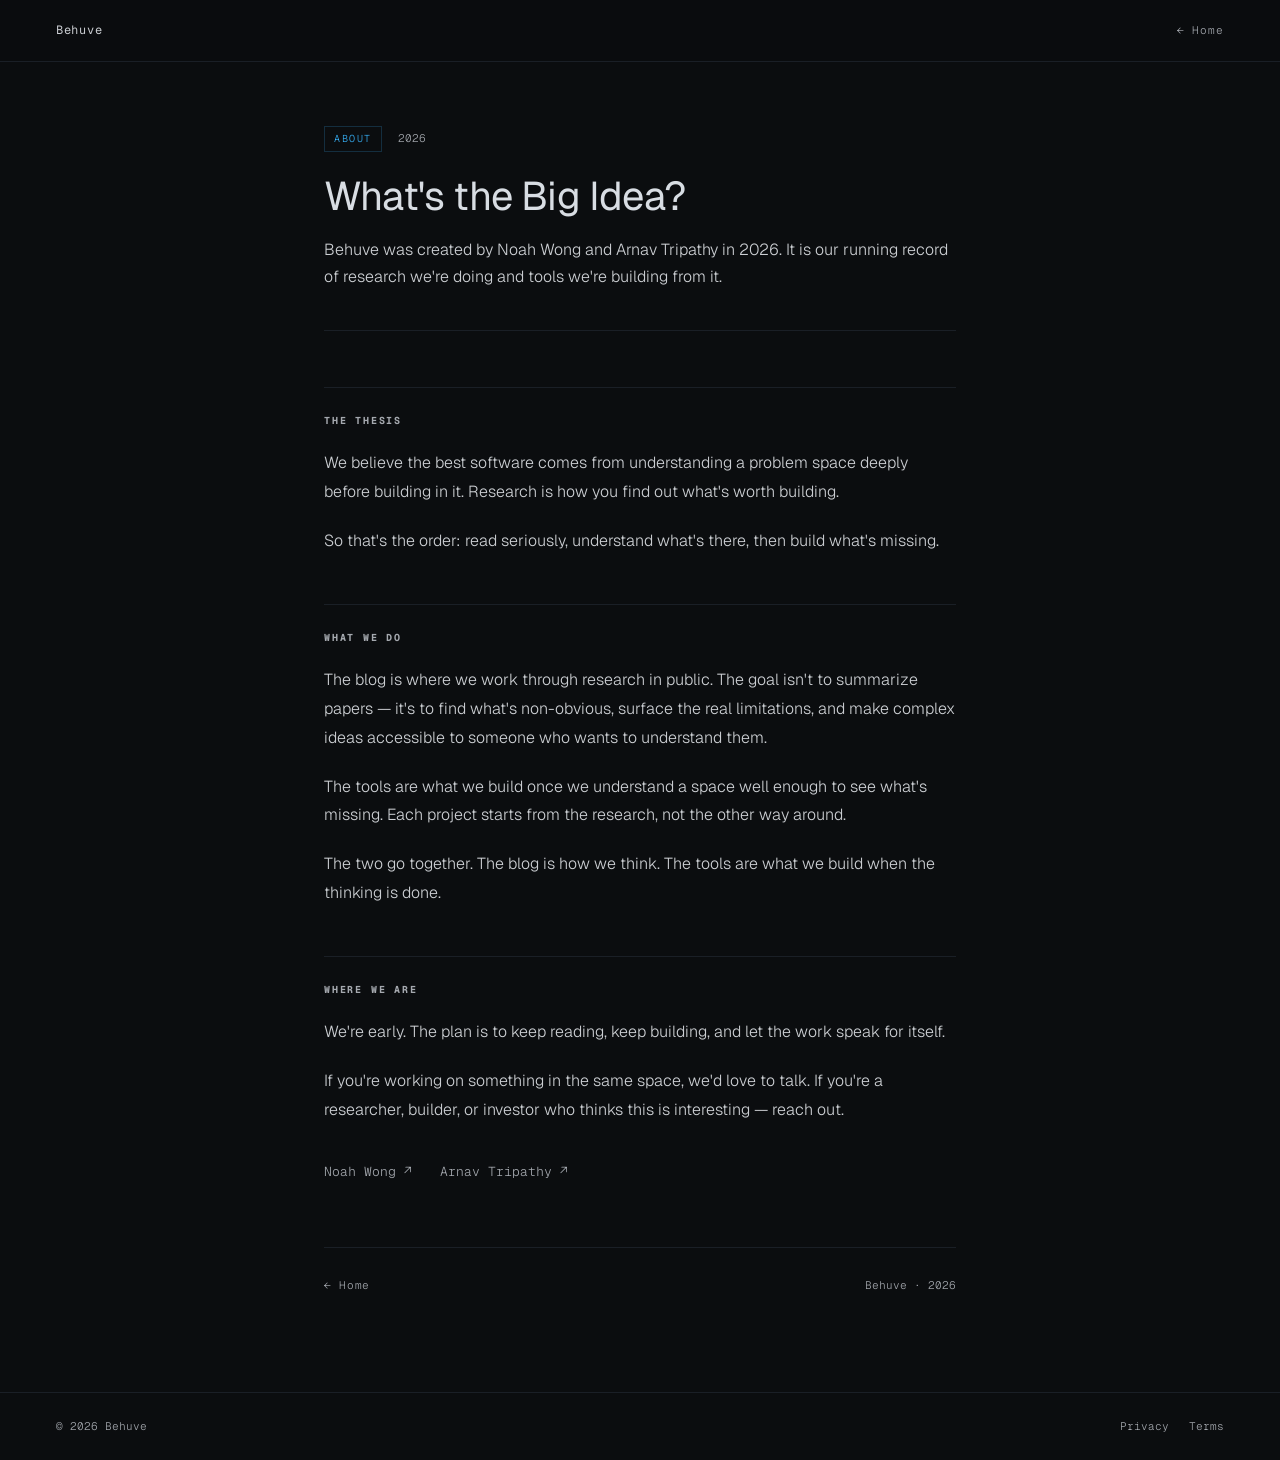
==== about.html @ a92a7398 "posts" ====
<!DOCTYPE html>
<html lang="en">
<head>
  <meta charset="UTF-8" />
  <meta name="viewport" content="width=device-width, initial-scale=1.0" />
  <title>What's the Big Idea? — Behuve</title>
  <link rel="icon" href="icon.png" />
  <link rel="stylesheet" href="posts/post-style.css" />
</head>
<body>

<nav>
  <a class="nav-logo" href="index.html">Behuve</a>
  <a class="nav-back" href="index.html">← Home</a>
</nav>

<main>

  <header class="post-header">
    <div class="post-meta">
      <span class="post-type">About</span>
      <span class="post-date">2026</span>
    </div>
    <h1 class="post-title">What's the Big Idea?</h1>
    <p class="post-subtitle">
      Behuve was created by Noah Wong and Arnav Tripathy in 2026. It is our running record of research we're doing and tools we're building from it.
    </p>
  </header>

  <article class="post-body">

    <h2>The Thesis</h2>

    <p>We believe the best software comes from understanding a problem space deeply before building in it. Research is how you find out what's worth building.</p>

    <p>So that's the order: read seriously, understand what's there, then build what's missing.</p>

    <h2>What We Do</h2>

    <p>The blog is where we work through research in public. The goal isn't to summarize papers — it's to find what's non-obvious, surface the real limitations, and make complex ideas accessible to someone who wants to understand them.</p>

    <p>The tools are what we build once we understand a space well enough to see what's missing. Each project starts from the research, not the other way around.</p>

    <p>The two go together. The blog is how we think. The tools are what we build when the thinking is done.</p>

    <h2>Where We Are</h2>

    <p>We're early. The plan is to keep reading, keep building, and let the work speak for itself.</p>

    <p>If you're working on something in the same space, we'd love to talk. If you're a researcher, builder, or investor who thinks this is interesting — reach out.</p>

    <div class="contact-block">
      <a href="mailto:noaheverestwong@gmail.com">Noah Wong ↗</a>
      <a href="mailto:aatripathy.07@gmail.com">Arnav Tripathy ↗</a>
    </div>

  </article>

  <div class="post-footer">
    <a href="index.html">← Home</a>
    <span style="font-family: var(--font-mono); font-size: 11px; color: var(--text-dim);">
      Behuve · 2026
    </span>
  </div>

</main>

<footer>
  <span>© 2026 Behuve</span>
  <span class="footer-legal">
    <a href="privacy.html">Privacy</a>
    <a href="tos.html">Terms</a>
  </span>
</footer>

</body>
</html>
---- posts/post-style.css ----
/* ============================================================
   POST STYLESHEET — posts/post-style.css
   Shared across all posts. Paths are relative to /posts/.
   ============================================================ */

@import url('https://fonts.googleapis.com/css2?family=Geist:wght@300;400;500&family=Geist+Mono:wght@300;400&display=swap');

:root {
  --bg:          #0b0d0f;
  --bg-card:     #111417;
  --bg-card-border: #1e2328;
  --text:        #d8dde3;
  --text-muted:  #cccfd3;
  --text-dim:    #a5a9af;
  --accent:      #38b6ff;
  --accent-dim:  rgba(56, 182, 255, 0.12);
  --border:      #1a1f26;

  --font-sans: 'Geist', 'Helvetica Neue', sans-serif;
  --font-mono: 'Geist Mono', 'Fira Code', monospace;

  --col: 680px;
}

*, *::before, *::after { box-sizing: border-box; margin: 0; padding: 0; }

html { font-size: 17px; scroll-behavior: smooth; }

body {
  background: var(--bg);
  color: var(--text);
  font-family: var(--font-sans);
  font-weight: 300;
  line-height: 1.75;
  min-height: 100vh;
  display: flex;
  flex-direction: column;
}

/* ── NAV ── */
nav {
  position: sticky;
  top: 0;
  z-index: 100;
  display: flex;
  align-items: center;
  justify-content: space-between;
  padding: 20px 56px;
  background: rgba(11, 13, 15, 0.94);
  backdrop-filter: blur(12px);
  border-bottom: 1px solid var(--border);
}

.nav-logo {
  font-family: var(--font-mono);
  font-size: 12px;
  font-weight: 400;
  letter-spacing: 0.06em;
  color: var(--text-muted);
  text-decoration: none;
  transition: color 0.2s;
}
.nav-logo:hover { color: var(--accent); }

.nav-back {
  font-family: var(--font-mono);
  font-size: 11px;
  letter-spacing: 0.08em;
  color: var(--text-dim);
  text-decoration: none;
  transition: color 0.2s;
}
.nav-back:hover { color: var(--text-muted); }

/* ── MAIN COLUMN ── */
main {
  flex: 1;
  width: 100%;
  max-width: var(--col);
  margin: 0 auto;
  padding: 64px 24px 96px;
}

/* ── POST HEADER ── */
.post-header {
  margin-bottom: 56px;
  padding-bottom: 40px;
  border-bottom: 1px solid var(--border);
}

.post-meta {
  display: flex;
  align-items: center;
  gap: 16px;
  margin-bottom: 20px;
}

.post-type {
  font-family: var(--font-mono);
  font-size: 10px;
  letter-spacing: 0.16em;
  text-transform: uppercase;
  color: var(--accent);
  border: 1px solid rgba(56, 182, 255, 0.2);
  padding: 3px 9px;
}

.post-date {
  font-family: var(--font-mono);
  font-size: 11px;
  color: var(--text-dim);
}

.post-author {
  font-family: var(--font-mono);
  font-size: 11px;
  color: var(--text-dim);
}

.post-title {
  font-size: clamp(26px, 4vw, 40px);
  font-weight: 400;
  line-height: 1.2;
  letter-spacing: -0.02em;
  color: var(--text);
  margin-bottom: 16px;
}

.post-subtitle {
  font-size: 16px;
  line-height: 1.7;
  color: var(--text-muted);
  font-weight: 300;
}

/* ── PAPER CARD (paper reviews only) ── */
.paper-card {
  background: var(--bg-card);
  border: 1px solid var(--border);
  border-left: 2px solid var(--accent);
  padding: 20px 24px;
  margin-bottom: 48px;
}

.paper-card-row {
  display: flex;
  gap: 20px;
  padding: 7px 0;
  border-bottom: 1px solid var(--border);
  font-size: 13px;
}
.paper-card-row:last-child { border-bottom: none; padding-bottom: 0; }
.paper-card-row:first-child { padding-top: 0; }

.paper-card-label {
  font-family: var(--font-mono);
  font-size: 10px;
  letter-spacing: 0.1em;
  text-transform: uppercase;
  color: var(--text-dim);
  min-width: 70px;
  padding-top: 1px;
  flex-shrink: 0;
}

.paper-card-value {
  color: var(--text-muted);
  line-height: 1.6;
}

/* ── BODY TYPOGRAPHY ── */
.post-body h2 {
  font-family: var(--font-mono);
  font-size: 10px;
  letter-spacing: 0.18em;
  text-transform: uppercase;
  color: var(--text-dim);
  margin-top: 48px;
  margin-bottom: 20px;
  padding-top: 24px;
  border-top: 1px solid var(--border);
}

.post-body h3 {
  font-size: 15px;
  font-weight: 500;
  color: var(--text);
  margin-top: 32px;
  margin-bottom: 12px;
  letter-spacing: -0.01em;
}

.post-body p {
  font-size: 16px;
  line-height: 1.8;
  color: var(--text-muted);
  margin-bottom: 20px;
}

.post-body a {
  color: var(--accent);
  text-decoration: underline;
  text-underline-offset: 3px;
  text-decoration-color: rgba(56, 182, 255, 0.3);
  transition: text-decoration-color 0.2s;
}
.post-body a:hover { text-decoration-color: var(--accent); }

/* ── CODE ── */
.post-body pre {
  background: var(--bg-card);
  border: 1px solid var(--border);
  padding: 20px 24px;
  overflow-x: auto;
  margin: 24px 0;
  font-size: 13px;
  line-height: 1.7;
}

.post-body code {
  font-family: var(--font-mono);
  font-size: 13px;
  color: var(--text);
  background: var(--bg-card);
  border: 1px solid var(--border);
  padding: 1px 6px;
  border-radius: 2px;
}

.post-body pre code {
  background: none;
  border: none;
  padding: 0;
  font-size: inherit;
  color: var(--text-muted);
}

/* syntax highlight spots — minimal, tasteful */
.post-body pre .kw  { color: var(--accent); }          /* keywords */
.post-body pre .str { color: #7ec87e; }                 /* strings */
.post-body pre .cm  { color: var(--text-dim); font-style: italic; } /* comments */
.post-body pre .num { color: var(--accent); }                 /* numbers */

/* ── CALLOUT BLOCKS ── */
.callout {
  border-left: 2px solid var(--accent);
  background: var(--bg-card);
  padding: 16px 20px;
  margin: 28px 0;
  font-size: 14px;
  color: var(--text-muted);
  line-height: 1.75;
}

.callout.warn {
  border-color: var(--accent);
}

/* ── LISTS ── */
.post-body ul, .post-body ol {
  padding-left: 20px;
  margin-bottom: 20px;
}

.post-body li {
  font-size: 15px;
  color: var(--text-muted);
  margin-bottom: 6px;
  line-height: 1.75;
}

/* ── FIGURES ── */
figure {
  margin: 32px 0;
}

figure img {
  width: 100%;
  display: block;
  border: 1px solid var(--border);
}

figcaption {
  font-family: var(--font-mono);
  font-size: 11px;
  color: var(--text-dim);
  margin-top: 10px;
  letter-spacing: 0.04em;
}

/* ── TABLE ── */
.post-body table {
  width: 100%;
  border-collapse: collapse;
  font-size: 13px;
  margin: 28px 0;
}

.post-body th {
  font-family: var(--font-mono);
  font-size: 10px;
  letter-spacing: 0.12em;
  text-transform: uppercase;
  color: var(--text-dim);
  text-align: left;
  padding: 10px 16px;
  border-bottom: 1px solid var(--border);
}

.post-body td {
  padding: 10px 16px;
  border-bottom: 1px solid var(--border);
  color: var(--text-muted);
}

.post-body tr:last-child td { border-bottom: none; }

/* ── SOCIAL WIDGET (views + likes) ──
   The host element uses `display: contents` so its children flow into
   the parent `.post-meta` flex row instead of forming a sub-layout. */
#behuve-social { display: contents; }

.social-stat {
  display: inline-flex;
  align-items: baseline;
  gap: 6px;
}

.social-stat-num {
  font-family: var(--font-mono);
  font-size: 11px;
  color: var(--text-muted);
  font-variant-numeric: tabular-nums;
  font-weight: 400;
}

.social-stat-label {
  font-family: var(--font-mono);
  font-size: 10px;
  letter-spacing: 0.12em;
  text-transform: uppercase;
  color: var(--text-dim);
}

.social-like {
  display: inline-flex;
  align-items: center;
  gap: 6px;
  padding: 3px 9px;
  background: transparent;
  border: 1px solid var(--border);
  color: var(--text-dim);
  font-family: var(--font-mono);
  font-size: 11px;
  cursor: pointer;
  transition: color 0.15s, border-color 0.15s;
}
.social-like:hover:not(:disabled) {
  color: var(--text-muted);
  border-color: var(--bg-card-border);
}
.social-like:disabled { cursor: default; opacity: 0.6; }
.social-like .social-stat-num { color: inherit; font-size: 11px; }

.social-like svg path {
  fill: none;
  stroke: currentColor;
  stroke-width: 1.6;
  stroke-linejoin: round;
  transition: fill 0.15s, stroke 0.15s;
}

.social-like.liked {
  color: var(--accent);
  border-color: rgba(56, 182, 255, 0.35);
}
.social-like.liked svg path {
  fill: var(--accent);
  stroke: var(--accent);
}

/* ── COMMENTS ── */
.comments-section {
  margin-top: 56px;
  padding-top: 32px;
  border-top: 1px solid var(--border);
}

.comments-heading {
  font-family: var(--font-mono);
  font-size: 10px;
  letter-spacing: 0.18em;
  text-transform: uppercase;
  color: var(--text-dim);
  margin-bottom: 24px;
}

.comments-auth { margin-bottom: 28px; }

/* Signed-out state */
.comments-signin {
  background: var(--bg-card);
  border: 1px solid var(--border);
  padding: 20px 24px;
  display: flex;
  flex-direction: column;
  align-items: center;
  gap: 14px;
}

.comments-signin-prompt {
  font-size: 13px;
  color: var(--text-muted);
  margin: 0;
}

.comments-providers {
  display: flex;
  gap: 10px;
  flex-wrap: wrap;
  justify-content: center;
}

.comments-provider {
  display: inline-flex;
  align-items: center;
  gap: 8px;
  padding: 7px 14px;
  background: var(--bg);
  border: 1px solid var(--border);
  color: var(--text-muted);
  font-family: var(--font-mono);
  font-size: 11px;
  letter-spacing: 0.06em;
  text-decoration: none;
  transition: color 0.15s, border-color 0.15s, background 0.15s;
}
.comments-provider:hover {
  color: var(--text);
  border-color: var(--bg-card-border);
  background: var(--bg);
  text-decoration: none;
}

/* Signed-in composer */
.comments-composer {
  display: flex;
  flex-direction: column;
  gap: 12px;
}

.comments-signedin {
  display: flex;
  justify-content: space-between;
  align-items: center;
  font-family: var(--font-mono);
  font-size: 11px;
  color: var(--text-dim);
}
.comments-signedin strong {
  color: var(--text-muted);
  font-weight: 400;
}

.comments-logout {
  background: transparent;
  border: 0;
  padding: 0;
  font-family: var(--font-mono);
  font-size: 11px;
  color: var(--text-dim);
  cursor: pointer;
  text-decoration: underline;
  text-underline-offset: 3px;
}
.comments-logout:hover { color: var(--accent); }

.comments-form {
  display: flex;
  flex-direction: column;
  gap: 10px;
}

.comments-form textarea {
  width: 100%;
  min-height: 84px;
  padding: 12px 14px;
  background: var(--bg-card);
  border: 1px solid var(--border);
  color: var(--text);
  font-family: var(--font-sans);
  font-size: 14px;
  line-height: 1.7;
  resize: vertical;
  transition: border-color 0.15s;
}
.comments-form textarea:focus {
  outline: none;
  border-color: rgba(56, 182, 255, 0.45);
}

.comments-form-row {
  display: flex;
  justify-content: space-between;
  align-items: center;
}

.comments-form-hint {
  font-family: var(--font-mono);
  font-size: 10px;
  letter-spacing: 0.08em;
  color: var(--text-dim);
}

.comments-submit {
  padding: 6px 16px;
  background: transparent;
  border: 1px solid var(--accent);
  color: var(--accent);
  font-family: var(--font-mono);
  font-size: 11px;
  letter-spacing: 0.08em;
  cursor: pointer;
  transition: background 0.15s, opacity 0.15s;
}
.comments-submit:hover:not(:disabled) { background: rgba(56, 182, 255, 0.08); }
.comments-submit:disabled { opacity: 0.5; cursor: default; }

.comments-error {
  margin: 0;
  font-family: var(--font-mono);
  font-size: 11px;
  color: #ff7a7a;
}

/* Comment list */
.comments-list {
  display: flex;
  flex-direction: column;
}

.comments-status {
  font-family: var(--font-mono);
  font-size: 11px;
  color: var(--text-dim);
  padding: 12px 0;
}

.comment {
  padding: 16px 0;
  border-top: 1px solid var(--border);
}
.comment:first-child { border-top: none; padding-top: 8px; }

.comment-head {
  display: flex;
  align-items: baseline;
  gap: 12px;
  margin-bottom: 6px;
}

.comment-author {
  font-size: 14px;
  font-weight: 400;
  color: var(--text);
}

.comment-date {
  font-family: var(--font-mono);
  font-size: 11px;
  color: var(--text-dim);
}

.comment-body {
  font-size: 14px;
  line-height: 1.7;
  color: var(--text-muted);
  white-space: pre-wrap;
  word-break: break-word;
}

/* ── POST FOOTER ── */
.post-footer {
  margin-top: 64px;
  padding-top: 28px;
  border-top: 1px solid var(--border);
  display: flex;
  justify-content: space-between;
  align-items: center;
}

.post-footer a {
  font-family: var(--font-mono);
  font-size: 11px;
  letter-spacing: 0.06em;
  color: var(--text-dim);
  text-decoration: none;
  transition: color 0.2s;
}
.post-footer a:hover { color: var(--accent); }

/* ── ABOUT PAGE CONTACT BLOCK ── */
.contact-block {
  display: flex;
  gap: 28px;
  margin-top: 36px;
}

.contact-block a {
  font-family: var(--font-mono);
  font-size: 13px;
  color: var(--text-dim);
  text-decoration: none;
  transition: color 0.2s;
}

.contact-block a:hover { color: var(--accent); }

/* ── SITE FOOTER ── */
footer {
  padding: 24px 56px;
  border-top: 1px solid var(--border);
  display: flex;
  justify-content: space-between;
  align-items: center;
  font-family: var(--font-mono);
  font-size: 11px;
  color: var(--text-dim);
}

footer a { color: var(--text-dim); text-decoration: none; }
footer a:hover { color: var(--text); }
.footer-legal { display: flex; gap: 20px; }

@media (max-width: 700px) {
  nav { padding: 16px 20px; }
  main { padding: 40px 20px 72px; }
  footer { padding: 20px; }
}
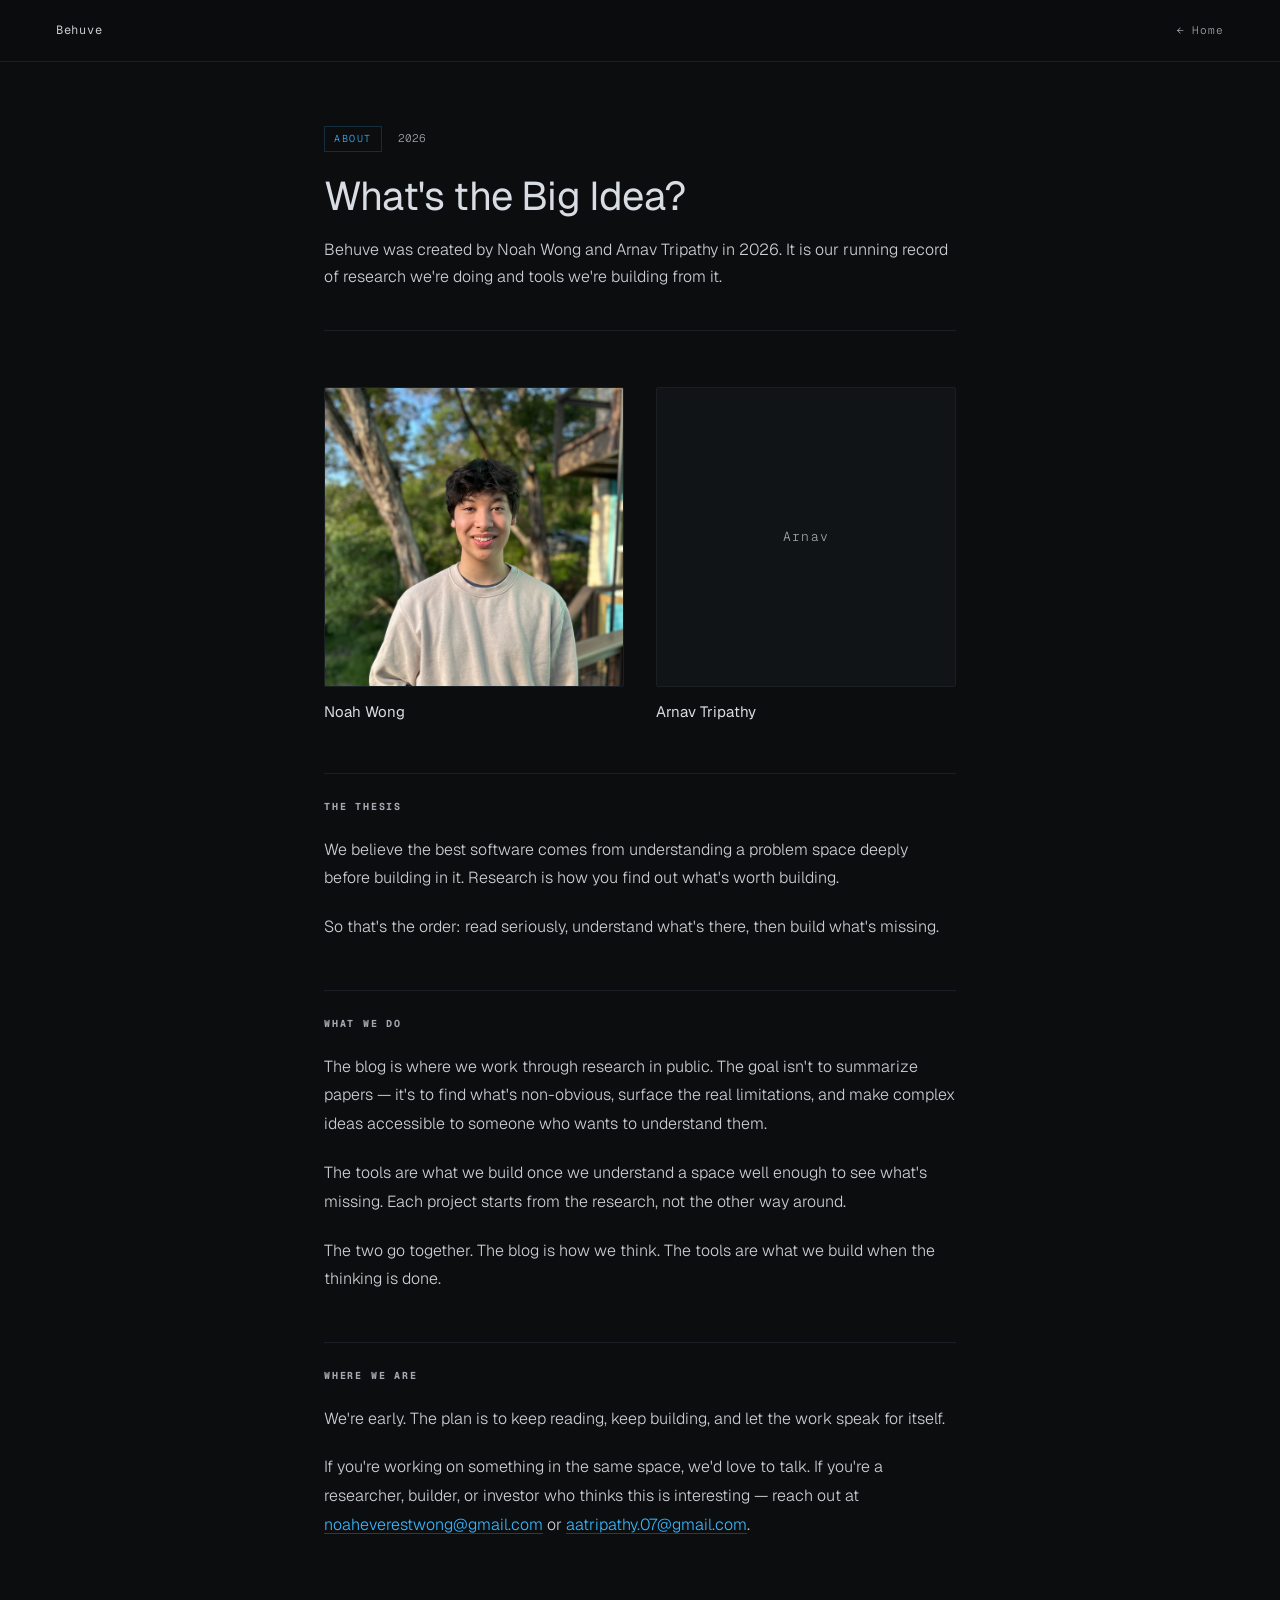
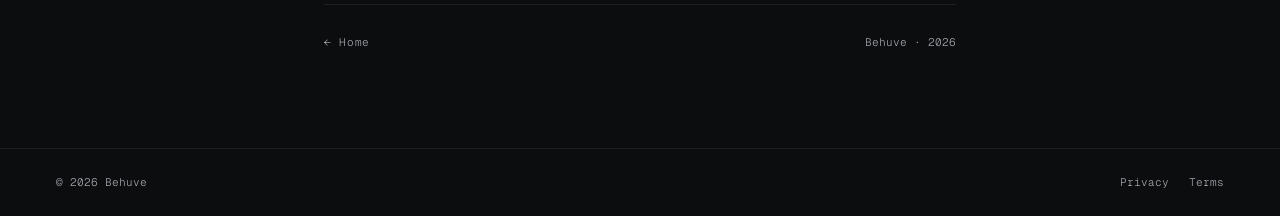
==== commit afc023d4: "images" ====
--- a/about.html
+++ b/about.html
@@ -27,6 +27,17 @@
     </p>
   </header>
 
+  <div class="founders">
+    <div class="founder">
+      <img class="founder-photo" src="assets/post-0/noah.png" alt="Noah Wong" />
+      <p class="founder-name">Noah Wong</p>
+    </div>
+    <div class="founder">
+      <div class="founder-photo founder-placeholder">Arnav</div>
+      <p class="founder-name">Arnav Tripathy</p>
+    </div>
+  </div>
+
   <article class="post-body">
 
     <h2>The Thesis</h2>
@@ -47,12 +58,7 @@
 
     <p>We're early. The plan is to keep reading, keep building, and let the work speak for itself.</p>
 
-    <p>If you're working on something in the same space, we'd love to talk. If you're a researcher, builder, or investor who thinks this is interesting — reach out.</p>
-
-    <div class="contact-block">
-      <a href="mailto:noaheverestwong@gmail.com">Noah Wong ↗</a>
-      <a href="mailto:aatripathy.07@gmail.com">Arnav Tripathy ↗</a>
-    </div>
+    <p>If you're working on something in the same space, we'd love to talk. If you're a researcher, builder, or investor who thinks this is interesting — reach out at <a href="mailto:noaheverestwong@gmail.com">noaheverestwong@gmail.com</a> or <a href="mailto:aatripathy.07@gmail.com">aatripathy.07@gmail.com</a>.</p>
 
   </article>
 
--- a/posts/post-style.css
+++ b/posts/post-style.css
@@ -636,4 +636,61 @@
   nav { padding: 16px 20px; }
   main { padding: 40px 20px 72px; }
   footer { padding: 20px; }
+}
+
+/* ── POST IMAGE ── */
+.post-img {
+  width: 100%;
+  display: block;
+  border: 1px solid var(--border);
+  border-radius: 2px;
+  margin: 40px 0;
+}
+
+/* ── FOUNDERS ── */
+.founders {
+  display: grid;
+  grid-template-columns: 1fr 1fr;
+  gap: 32px;
+  margin: 40px 0;
+}
+
+.founder-photo {
+  width: 100%;
+  aspect-ratio: 1;
+  object-fit: cover;
+  border: 1px solid var(--border);
+  border-radius: 2px;
+  display: block;
+}
+
+.founder-placeholder {
+  background: var(--bg-card);
+  display: flex;
+  align-items: center;
+  justify-content: center;
+  font-family: var(--font-mono);
+  font-size: 13px;
+  color: var(--text-dim);
+  letter-spacing: 0.08em;
+}
+
+.founder-name {
+  margin-top: 12px;
+  font-size: 15px;
+  font-weight: 400;
+  color: var(--text);
+}
+
+.founder-email {
+  font-family: var(--font-mono);
+  font-size: 11px;
+  color: var(--text-dim);
+  text-decoration: none;
+  transition: color 0.2s;
+}
+.founder-email:hover { color: var(--accent); }
+
+@media (max-width: 560px) {
+  .founders { grid-template-columns: 1fr; }
 }
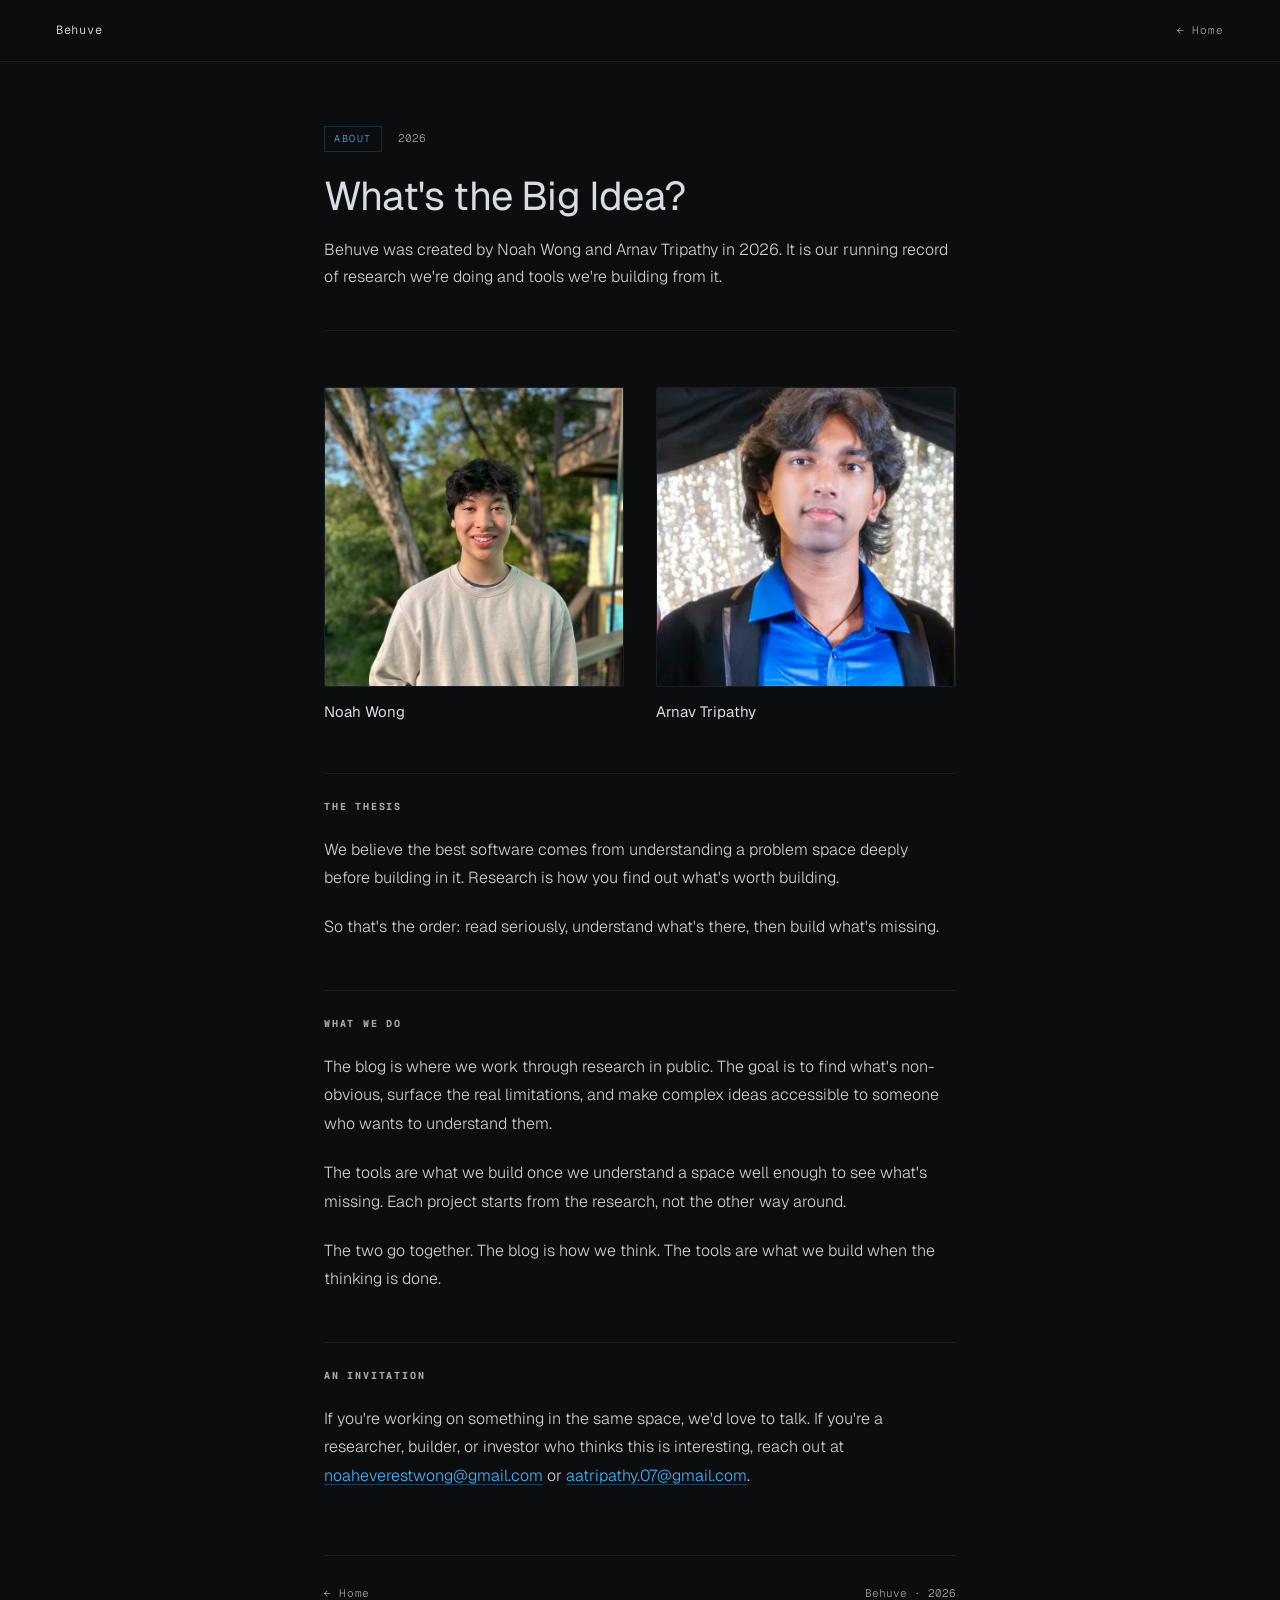
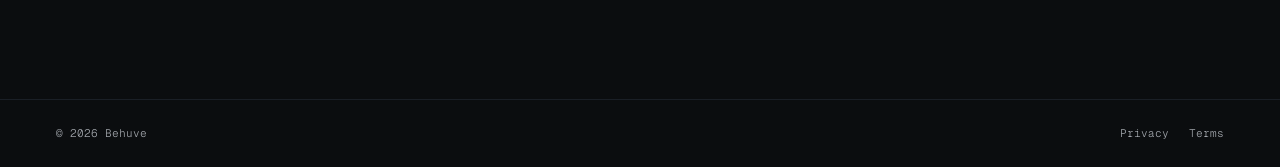
==== commit f9d988c4: "ready" ====
--- a/about.html
+++ b/about.html
@@ -33,7 +33,7 @@
       <p class="founder-name">Noah Wong</p>
     </div>
     <div class="founder">
-      <div class="founder-photo founder-placeholder">Arnav</div>
+      <img class="founder-photo" src="assets/post-0/arnav.png" alt="Arnav Tripathy" />
       <p class="founder-name">Arnav Tripathy</p>
     </div>
   </div>
@@ -48,17 +48,15 @@
 
     <h2>What We Do</h2>
 
-    <p>The blog is where we work through research in public. The goal isn't to summarize papers — it's to find what's non-obvious, surface the real limitations, and make complex ideas accessible to someone who wants to understand them.</p>
+    <p>The blog is where we work through research in public. The goal is to find what's non-obvious, surface the real limitations, and make complex ideas accessible to someone who wants to understand them.</p>
 
     <p>The tools are what we build once we understand a space well enough to see what's missing. Each project starts from the research, not the other way around.</p>
 
     <p>The two go together. The blog is how we think. The tools are what we build when the thinking is done.</p>
 
-    <h2>Where We Are</h2>
+    <h2>An Invitation</h2>
 
-    <p>We're early. The plan is to keep reading, keep building, and let the work speak for itself.</p>
-
-    <p>If you're working on something in the same space, we'd love to talk. If you're a researcher, builder, or investor who thinks this is interesting — reach out at <a href="mailto:noaheverestwong@gmail.com">noaheverestwong@gmail.com</a> or <a href="mailto:aatripathy.07@gmail.com">aatripathy.07@gmail.com</a>.</p>
+    <p>If you're working on something in the same space, we'd love to talk. If you're a researcher, builder, or investor who thinks this is interesting, reach out at <a href="mailto:noaheverestwong@gmail.com">noaheverestwong@gmail.com</a> or <a href="mailto:aatripathy.07@gmail.com">aatripathy.07@gmail.com</a>.</p>
 
   </article>
 
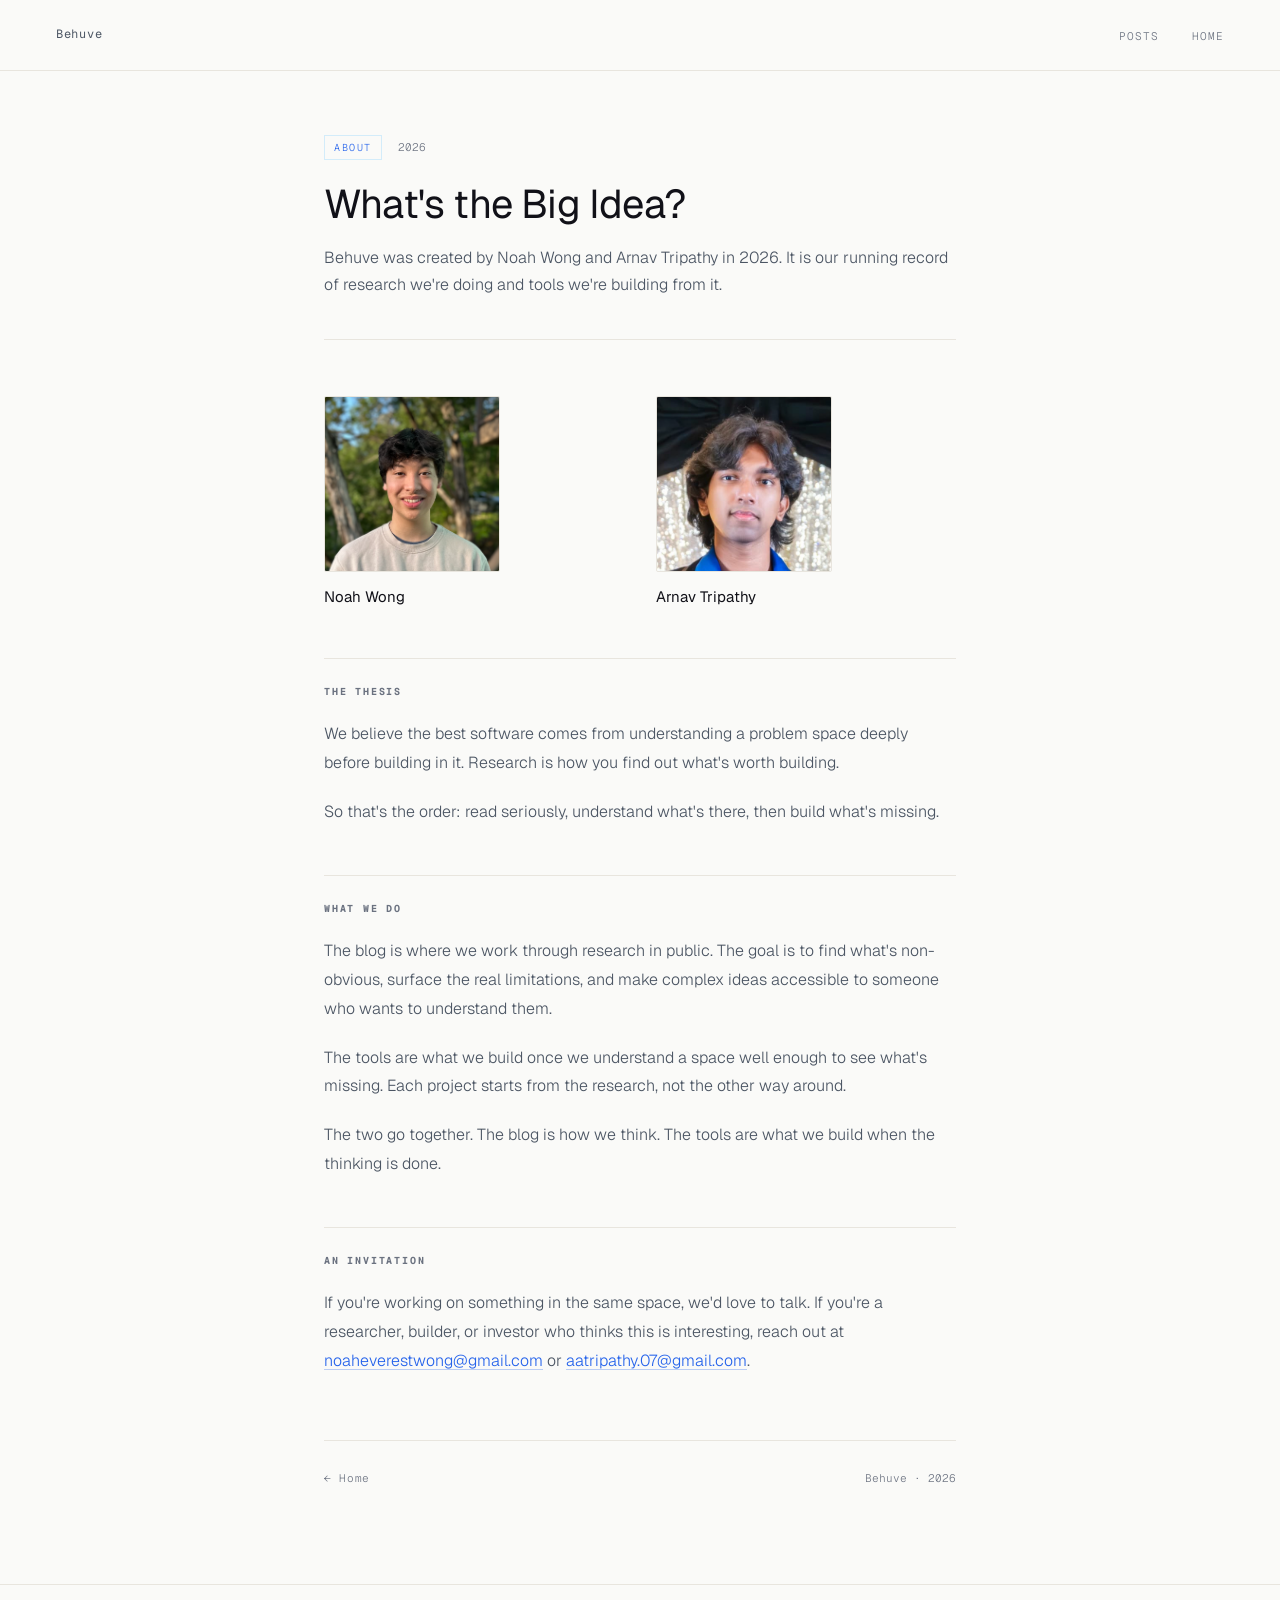
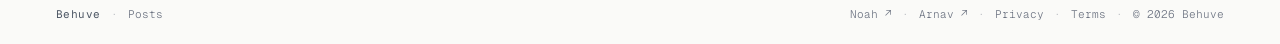
==== commit 11d387da: "insane light mode and post 4 stuff" ====
--- a/about.html
+++ b/about.html
@@ -11,7 +11,10 @@
 
 <nav>
   <a class="nav-logo" href="index.html">Behuve</a>
-  <a class="nav-back" href="index.html">← Home</a>
+  <ul class="nav-links">
+    <li><a href="index.html#posts">Posts</a></li>
+    <li><a href="index.html">Home</a></li>
+  </ul>
 </nav>
 
 <main>
@@ -70,11 +73,24 @@
 </main>
 
 <footer>
-  <span>© 2026 Behuve</span>
-  <span class="footer-legal">
-    <a href="privacy.html">Privacy</a>
-    <a href="tos.html">Terms</a>
-  </span>
+  <div class="footer-bar">
+    <div class="footer-left">
+      <a href="index.html" class="footer-logo">Behuve</a>
+      <span class="footer-sep">·</span>
+      <a href="index.html#posts">Posts</a>
+    </div>
+    <div class="footer-right">
+      <a href="mailto:noaheverestwong@gmail.com">Noah ↗</a>
+      <span class="footer-sep">·</span>
+      <a href="mailto:aatripathy.07@gmail.com">Arnav ↗</a>
+      <span class="footer-sep">·</span>
+      <a href="privacy.html">Privacy</a>
+      <span class="footer-sep">·</span>
+      <a href="tos.html">Terms</a>
+      <span class="footer-sep">·</span>
+      <span>© 2026 Behuve</span>
+    </div>
+  </div>
 </footer>
 
 </body>
--- a/posts/post-style.css
+++ b/posts/post-style.css
@@ -6,15 +6,15 @@
 @import url('https://fonts.googleapis.com/css2?family=Geist:wght@300;400;500&family=Geist+Mono:wght@300;400&display=swap');
 
 :root {
-  --bg:          #0b0d0f;
-  --bg-card:     #111417;
-  --bg-card-border: #1e2328;
-  --text:        #d8dde3;
-  --text-muted:  #cccfd3;
-  --text-dim:    #a5a9af;
-  --accent:      #38b6ff;
-  --accent-dim:  rgba(56, 182, 255, 0.12);
-  --border:      #1a1f26;
+  --bg:              #fafaf8;
+  --bg-card:         #f2f1ed;
+  --bg-card-border:  #e8e5de;
+  --text:            #111118;
+  --text-muted:      #4b5563;
+  --text-dim:        #6b7280;
+  --accent:          #2563eb;
+  --accent-dim:      rgba(37, 99, 235, 0.08);
+  --border:          #e8e5de;
 
   --font-sans: 'Geist', 'Helvetica Neue', sans-serif;
   --font-mono: 'Geist Mono', 'Fira Code', monospace;
@@ -46,7 +46,7 @@
   align-items: center;
   justify-content: space-between;
   padding: 20px 56px;
-  background: rgba(11, 13, 15, 0.94);
+  background: rgba(250, 250, 248, 0.92);
   backdrop-filter: blur(12px);
   border-bottom: 1px solid var(--border);
 }
@@ -71,6 +71,23 @@
   transition: color 0.2s;
 }
 .nav-back:hover { color: var(--text-muted); }
+
+.nav-links {
+  display: flex;
+  gap: 32px;
+  list-style: none;
+}
+
+.nav-links a {
+  font-family: var(--font-mono);
+  font-size: 11px;
+  letter-spacing: 0.1em;
+  text-transform: uppercase;
+  color: var(--text-dim);
+  text-decoration: none;
+  transition: color 0.2s;
+}
+.nav-links a:hover { color: var(--text); }
 
 /* ── MAIN COLUMN ── */
 main {
@@ -91,6 +108,7 @@
 .post-meta {
   display: flex;
   align-items: center;
+  flex-wrap: wrap;
   gap: 16px;
   margin-bottom: 20px;
 }
@@ -201,7 +219,7 @@
   color: var(--accent);
   text-decoration: underline;
   text-underline-offset: 3px;
-  text-decoration-color: rgba(56, 182, 255, 0.3);
+  text-decoration-color: rgba(37, 99, 235, 0.3);
   transition: text-decoration-color 0.2s;
 }
 .post-body a:hover { text-decoration-color: var(--accent); }
@@ -372,7 +390,7 @@
 
 .social-like.liked {
   color: var(--accent);
-  border-color: rgba(56, 182, 255, 0.35);
+  border-color: rgba(37, 99, 235, 0.35);
 }
 .social-like.liked svg path {
   fill: var(--accent);
@@ -496,7 +514,7 @@
 }
 .comments-form textarea:focus {
   outline: none;
-  border-color: rgba(56, 182, 255, 0.45);
+  border-color: rgba(37, 99, 235, 0.45);
 }
 
 .comments-form-row {
@@ -523,7 +541,7 @@
   cursor: pointer;
   transition: background 0.15s, opacity 0.15s;
 }
-.comments-submit:hover:not(:disabled) { background: rgba(56, 182, 255, 0.08); }
+.comments-submit:hover:not(:disabled) { background: rgba(37, 99, 235, 0.08); }
 .comments-submit:disabled { opacity: 0.5; cursor: default; }
 
 .comments-error {
@@ -618,24 +636,44 @@
 
 /* ── SITE FOOTER ── */
 footer {
-  padding: 24px 56px;
   border-top: 1px solid var(--border);
+  padding: 20px 56px;
+}
+
+.footer-bar {
   display: flex;
   justify-content: space-between;
   align-items: center;
-  font-family: var(--font-mono);
-  font-size: 11px;
-  color: var(--text-dim);
-}
-
-footer a { color: var(--text-dim); text-decoration: none; }
-footer a:hover { color: var(--text); }
-.footer-legal { display: flex; gap: 20px; }
+  gap: 16px;
+}
+
+.footer-left,
+.footer-right {
+  display: flex;
+  align-items: center;
+  gap: 10px;
+  font-family: var(--font-mono);
+  font-size: 11px;
+  color: var(--text-dim);
+  flex-wrap: wrap;
+}
+
+.footer-logo {
+  font-weight: 400;
+  letter-spacing: 0.04em;
+  color: var(--text-muted);
+}
+
+.footer-sep { opacity: 0.4; }
+
+footer a { color: var(--text-dim); text-decoration: none; transition: color 0.15s; }
+footer a:hover { color: var(--accent); }
 
 @media (max-width: 700px) {
   nav { padding: 16px 20px; }
   main { padding: 40px 20px 72px; }
   footer { padding: 20px; }
+  .footer-bar { flex-direction: column; align-items: flex-start; gap: 8px; }
 }
 
 /* ── POST IMAGE ── */
@@ -655,8 +693,15 @@
   margin: 40px 0;
 }
 
+.founder {
+  display: flex;
+  flex-direction: column;
+  align-items: flex-start;
+}
+
 .founder-photo {
   width: 100%;
+  max-width: 176px;
   aspect-ratio: 1;
   object-fit: cover;
   border: 1px solid var(--border);
@@ -691,6 +736,7 @@
 }
 .founder-email:hover { color: var(--accent); }
 
-@media (max-width: 560px) {
-  .founders { grid-template-columns: 1fr; }
+@media (max-width: 480px) {
+  .founders { gap: 16px; }
+  .comments-form-row { flex-direction: column; align-items: flex-start; gap: 10px; }
 }
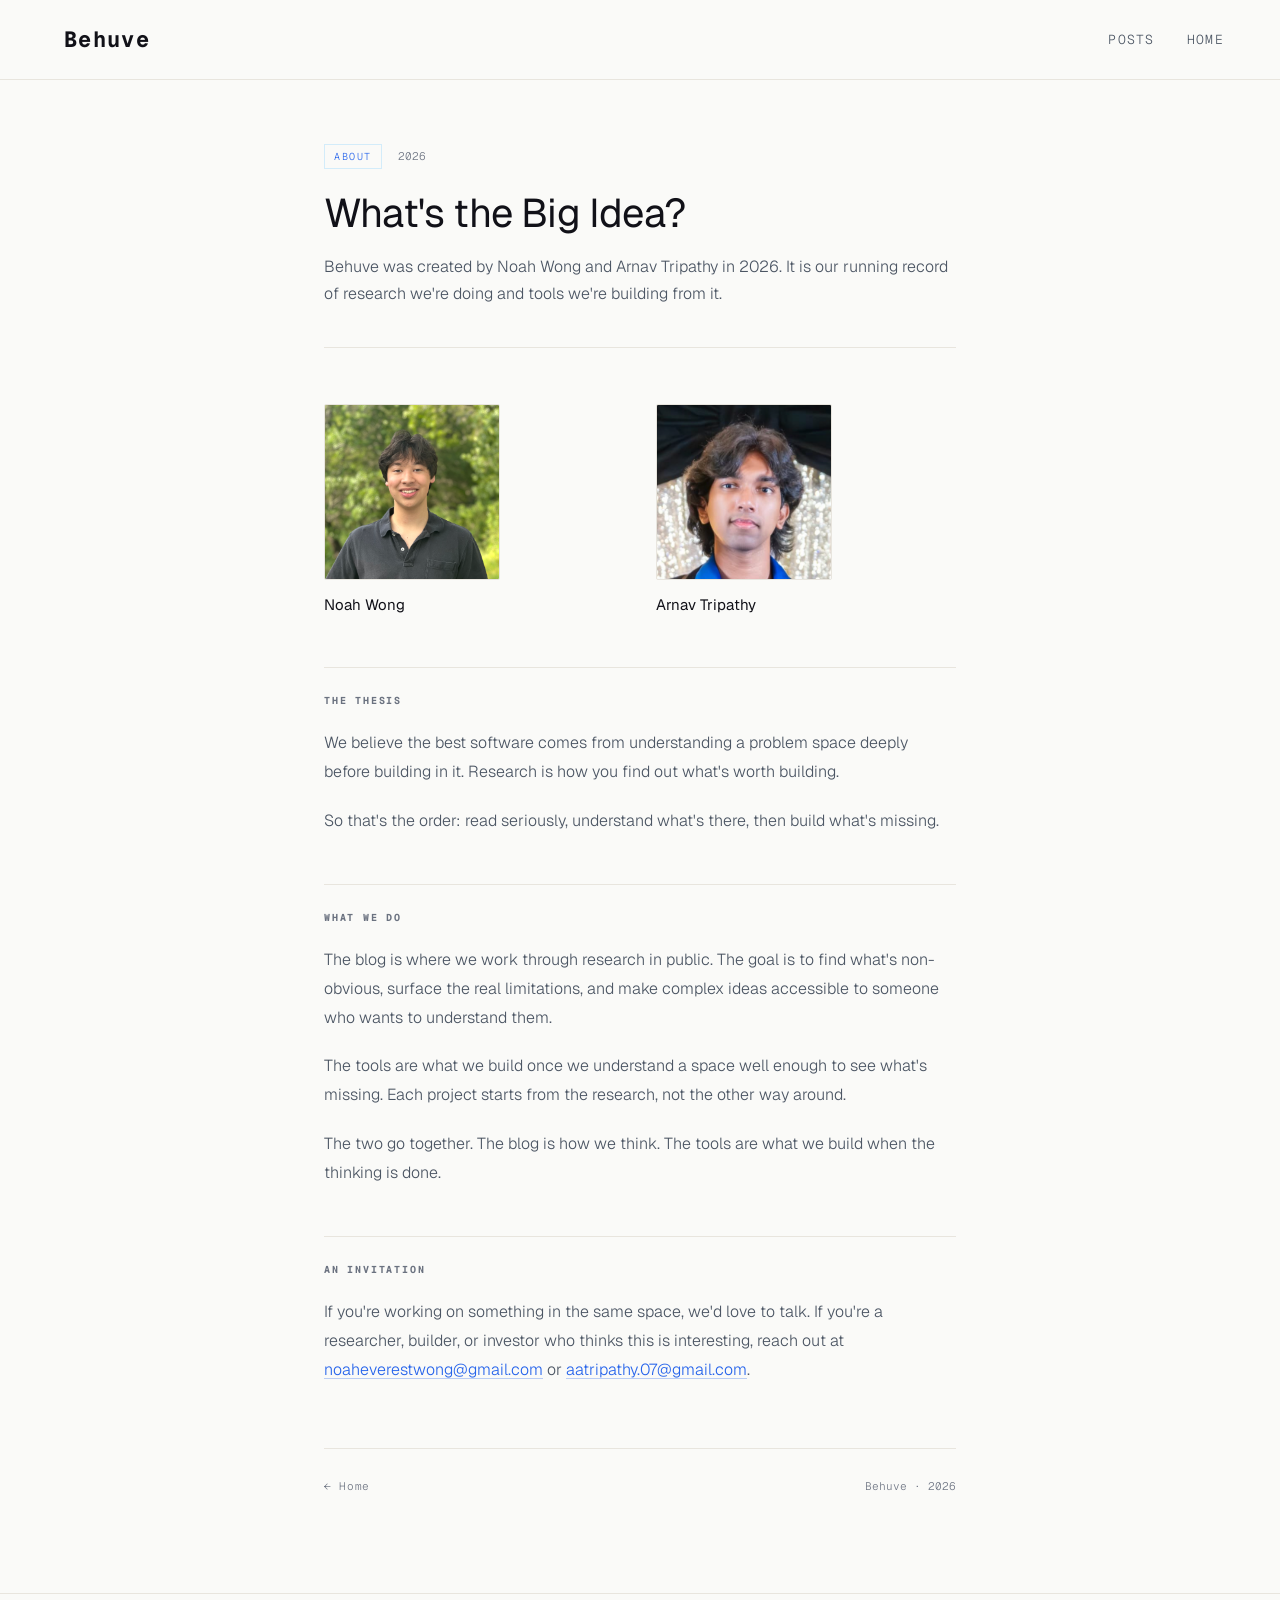
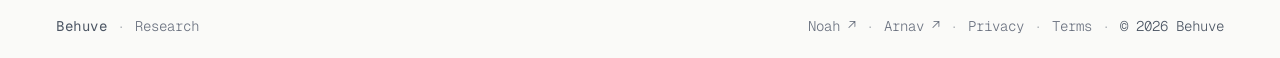
==== commit 6cebe9ef: "ui" ====
--- a/about.html
+++ b/about.html
@@ -10,7 +10,7 @@
 <body>
 
 <nav>
-  <a class="nav-logo" href="index.html">Behuve</a>
+  <a class="nav-logo" href="index.html"><img src="icon.png" class="nav-icon" alt="" />Behuve</a>
   <ul class="nav-links">
     <li><a href="index.html#posts">Posts</a></li>
     <li><a href="index.html">Home</a></li>
@@ -77,7 +77,7 @@
     <div class="footer-left">
       <a href="index.html" class="footer-logo">Behuve</a>
       <span class="footer-sep">·</span>
-      <a href="index.html#posts">Posts</a>
+      <a href="index.html#research">Research</a>
     </div>
     <div class="footer-right">
       <a href="mailto:noaheverestwong@gmail.com">Noah ↗</a>
--- a/posts/post-style.css
+++ b/posts/post-style.css
@@ -53,24 +53,33 @@
 
 .nav-logo {
   font-family: var(--font-mono);
-  font-size: 12px;
-  font-weight: 400;
+  font-size: 22px;
+  font-weight: 700;
   letter-spacing: 0.06em;
-  color: var(--text-muted);
+  color: var(--text);
   text-decoration: none;
   transition: color 0.2s;
+  display: flex;
+  align-items: center;
 }
 .nav-logo:hover { color: var(--accent); }
 
+.nav-icon {
+  height: 22px;
+  width: auto;
+  margin-right: 8px;
+  display: inline-block;
+}
+
 .nav-back {
   font-family: var(--font-mono);
-  font-size: 11px;
+  font-size: 13px;
   letter-spacing: 0.08em;
-  color: var(--text-dim);
+  color: var(--text-muted);
   text-decoration: none;
   transition: color 0.2s;
 }
-.nav-back:hover { color: var(--text-muted); }
+.nav-back:hover { color: var(--text); }
 
 .nav-links {
   display: flex;
@@ -80,10 +89,10 @@
 
 .nav-links a {
   font-family: var(--font-mono);
-  font-size: 11px;
+  font-size: 13px;
   letter-spacing: 0.1em;
   text-transform: uppercase;
-  color: var(--text-dim);
+  color: var(--text-muted);
   text-decoration: none;
   transition: color 0.2s;
 }
@@ -653,8 +662,8 @@
   align-items: center;
   gap: 10px;
   font-family: var(--font-mono);
-  font-size: 11px;
-  color: var(--text-dim);
+  font-size: 14px;
+  color: var(--text-muted);
   flex-wrap: wrap;
 }
 
@@ -668,6 +677,11 @@
 
 footer a { color: var(--text-dim); text-decoration: none; transition: color 0.15s; }
 footer a:hover { color: var(--accent); }
+
+@media (max-width: 900px) {
+  nav    { padding: 20px 32px; }
+  footer { padding: 16px 32px; }
+}
 
 @media (max-width: 700px) {
   nav { padding: 16px 20px; }
@@ -739,4 +753,33 @@
 @media (max-width: 480px) {
   .founders { gap: 16px; }
   .comments-form-row { flex-direction: column; align-items: flex-start; gap: 10px; }
+}
+
+/* ── TABLE OF CONTENTS ── */
+.toc {
+  position: fixed;
+  top: 50%;
+  transform: translateY(-50%);
+  right: calc(50% + 368px);
+  width: 200px;
+  display: none;
+}
+
+.toc a {
+  display: block;
+  padding: 4px 0;
+  font-family: var(--font-mono);
+  font-size: 12px;
+  letter-spacing: 0.02em;
+  text-align: left;
+  color: var(--text-dim);
+  text-decoration: none;
+  transition: color 120ms;
+}
+
+.toc a:hover { color: var(--accent); }
+.toc a.toc-active { color: var(--accent); text-decoration: underline; text-underline-offset: 3px; }
+
+@media (min-width: 1160px) {
+  .toc { display: block; }
 }
